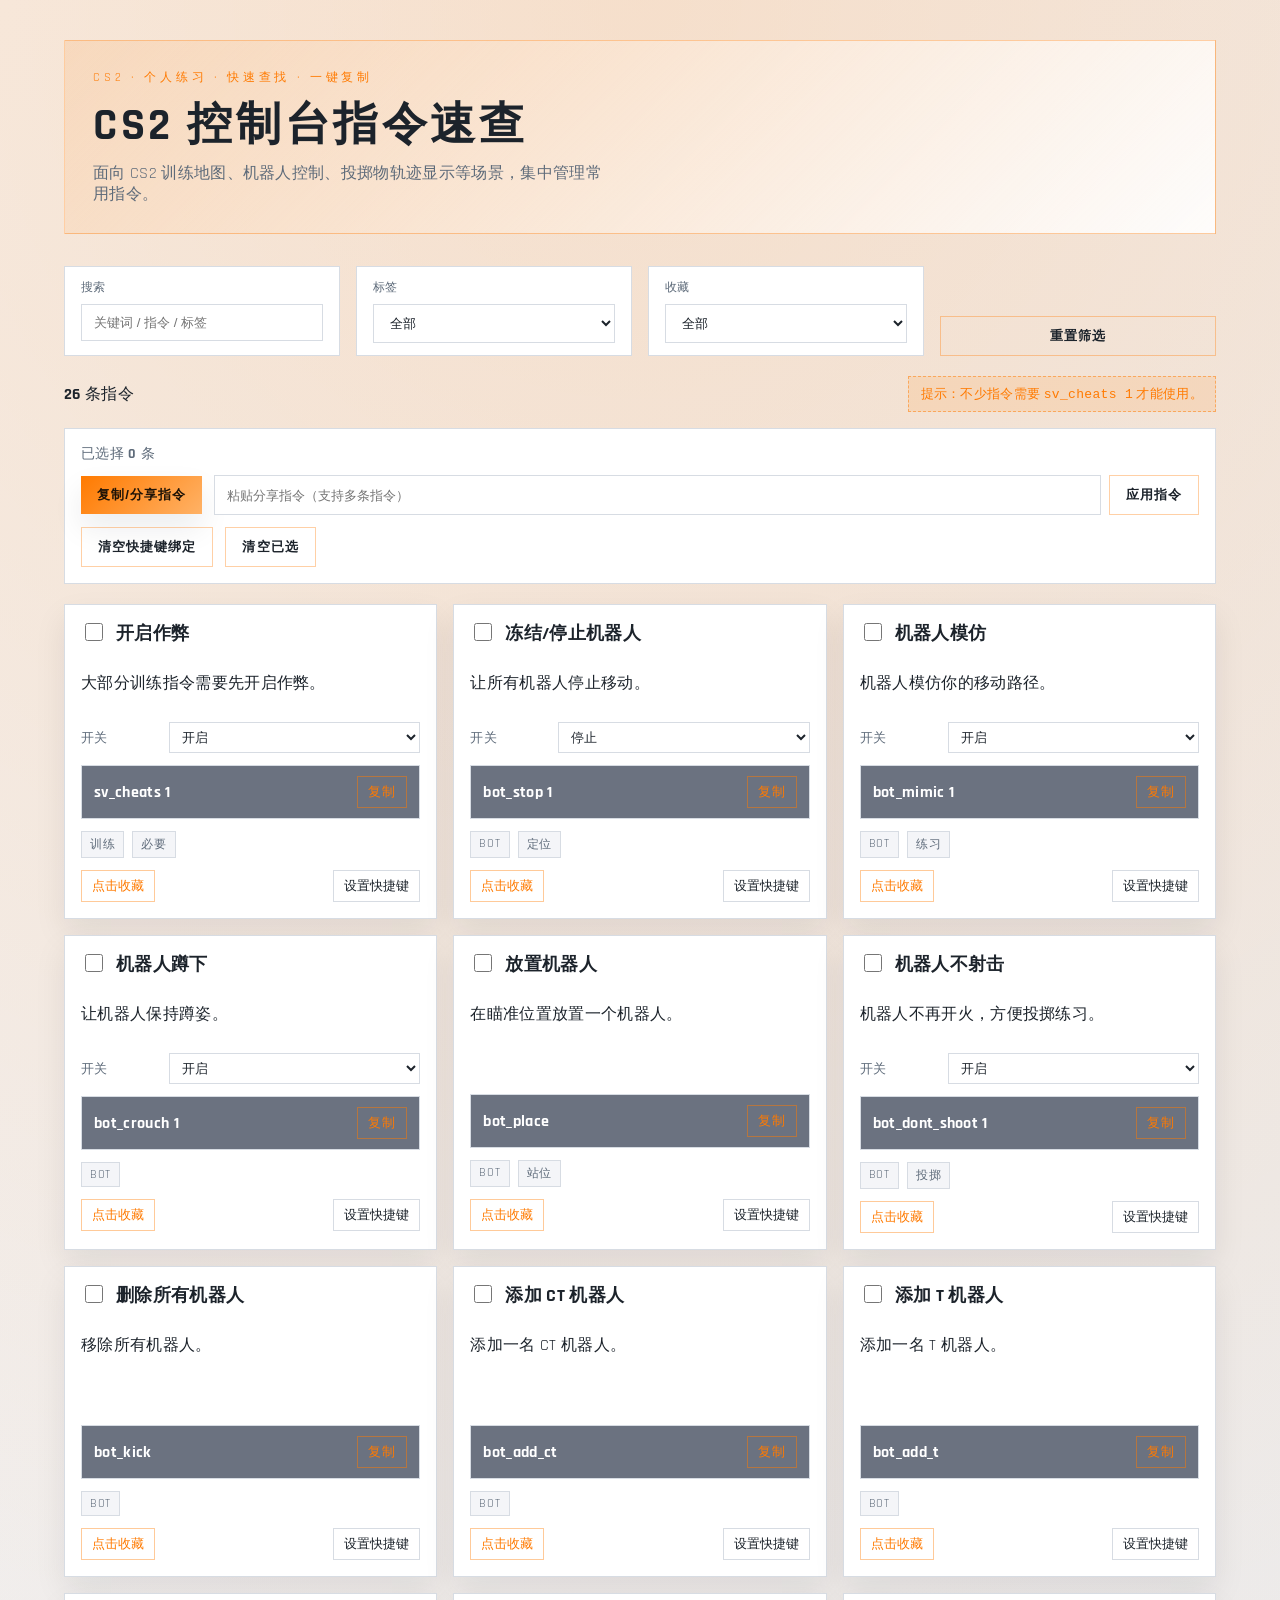
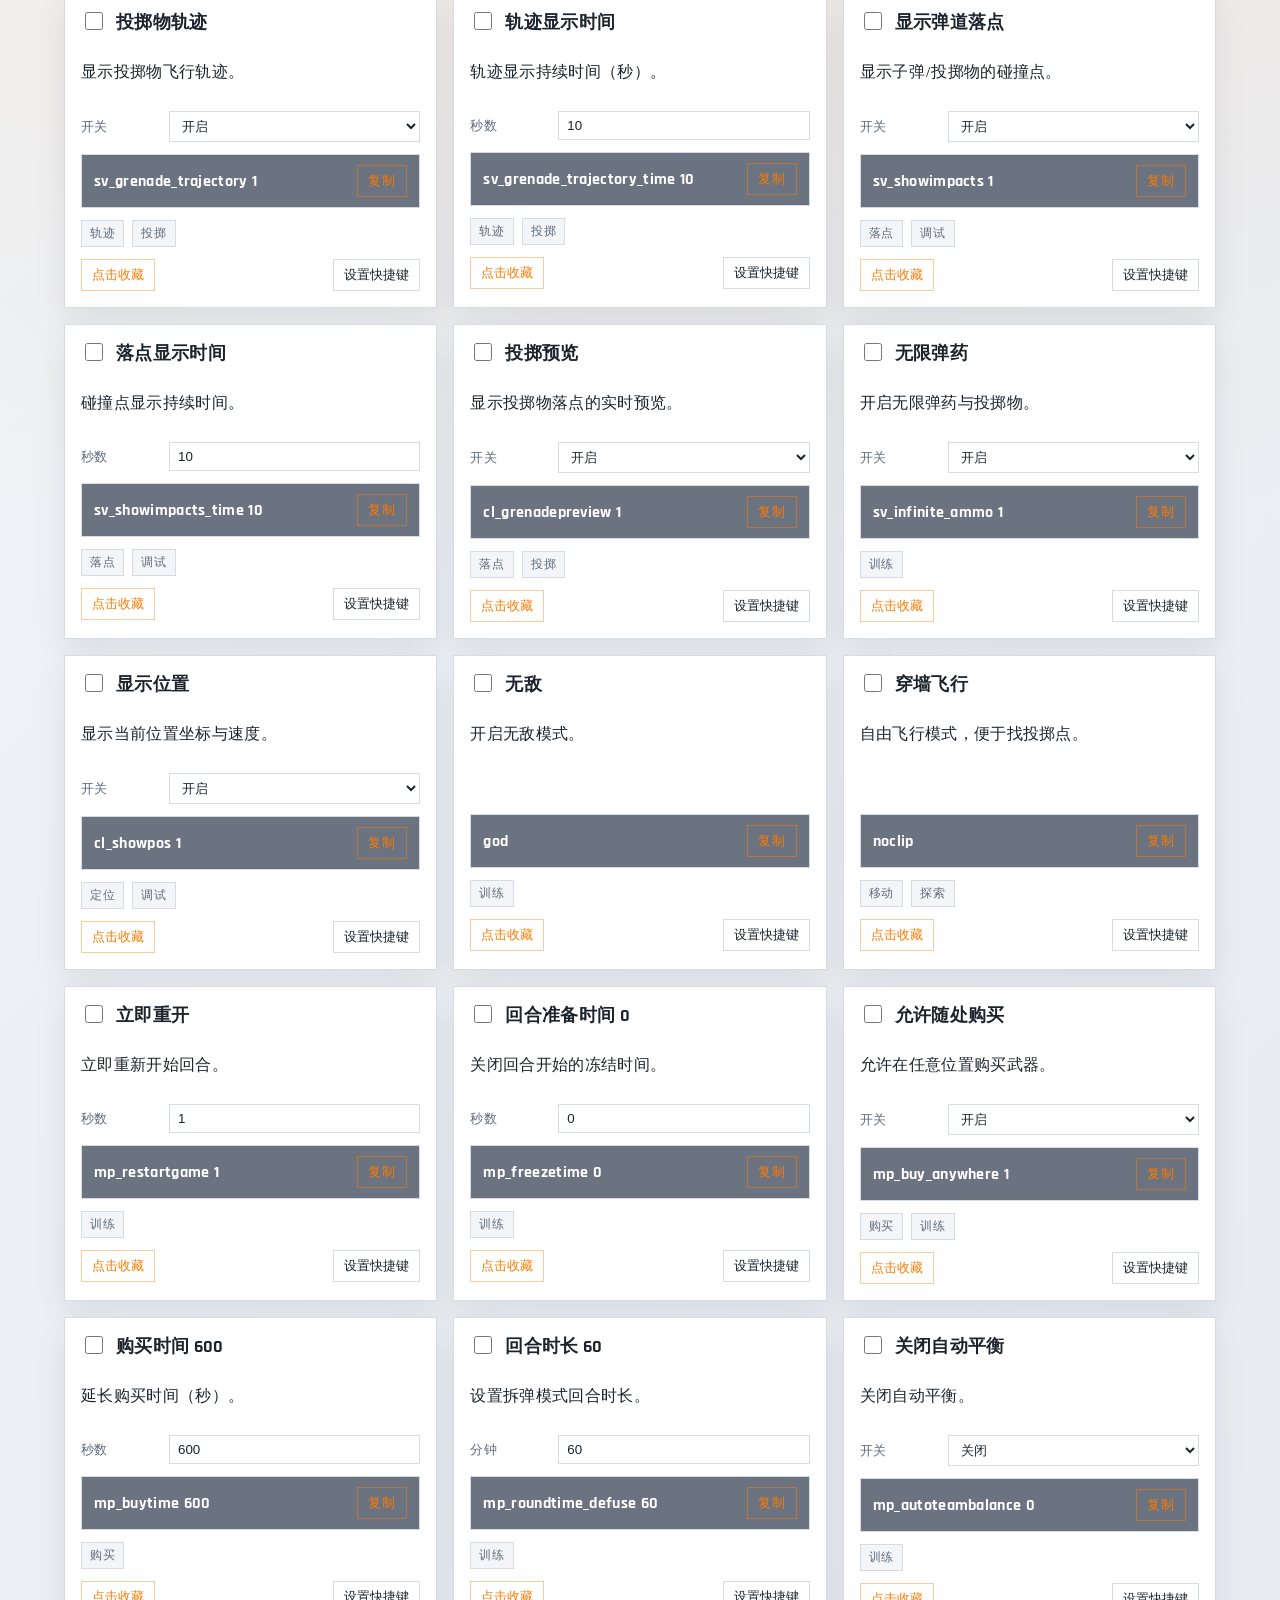
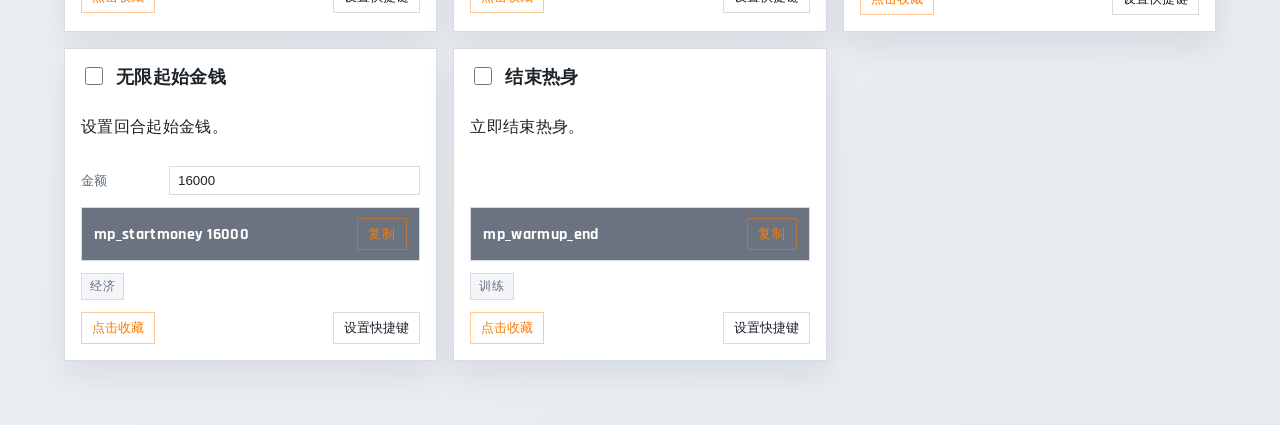
==== index.html @ 1b7c792f "first commit" ====
<!DOCTYPE html>
<html lang="zh-CN">
  <head>
    <meta charset="UTF-8" />
    <meta name="viewport" content="width=device-width, initial-scale=1.0" />
  <title>CS2 控制台指令速查</title>
    <link rel="stylesheet" href="styles.css" />
  </head>
  <body>
    <div class="app">
      <header class="hero">
        <div>
          <p class="eyebrow">CS2 · 个人练习 · 快速查找 · 一键复制</p>
          <h1>CS2 控制台指令速查</h1>
          <p class="subtitle">
            面向 CS2 训练地图、机器人控制、投掷物轨迹显示等场景，集中管理常用指令。
          </p>
        </div>

      </header>

      <section class="controls">
        <label class="control">
          <span>搜索</span>
          <input id="searchInput" type="text" placeholder="关键词 / 指令 / 标签" />
        </label>
        <label class="control">
          <span>标签</span>
          <select id="tagSelect"></select>
        </label>
        <label class="control">
          <span>收藏</span>
          <select id="favoriteSelect">
            <option value="all">全部</option>
            <option value="favorites">仅收藏</option>
          </select>
        </label>
        <button class="btn ghost" id="resetBtn">重置筛选</button>
      </section>

      <section class="summary">
        <div>
          <strong id="countLabel">0</strong> 条指令
        </div>
        <div class="tips">
          <span>提示：不少指令需要 <code>sv_cheats 1</code> 才能使用。</span>
        </div>
      </section>

      <section class="selection">
        <div class="selection-info">
          已选择 <strong id="selectedCount">0</strong> 条
        </div>
        <div class="selection-actions">
          <div class="selection-row">
            <button class="btn" id="shareCodeBtn">复制/分享指令</button>
            <div class="share-input">
              <input id="shareCodeInput" type="text" placeholder="粘贴分享指令（支持多条指令）" />
              <button class="btn ghost" id="applyShareCodeBtn">应用指令</button>
            </div>
          </div>
          <div class="selection-row">
            <button class="btn ghost" id="clearHotkeysBtn">清空快捷键绑定</button>
            <button class="btn ghost" id="clearSelectedBtn">清空已选</button>
          </div>
        </div>
      </section>

      <main id="cards" class="cards"></main>
    </div>

    <div id="toast" class="toast" aria-live="polite"></div>

    <script src="app.js"></script>
  </body>
</html>
---- styles.css ----
@import url("https://fonts.googleapis.com/css2?family=Rajdhani:wght@400;600;700&display=swap");

:root {
  color-scheme: light;
  --bg: #f4f6f8;
  --panel: #ffffff;
  --panel-2: #f0f2f5;
  --text: #1c232b;
  --muted: #5e6b7a;
  --accent: #ff7a00;
  --accent-2: #ffb266;
  --border: #d7dce3;
  --shadow: 0 14px 30px rgba(15, 23, 42, 0.08);
  font-family: "Rajdhani", "Segoe UI", sans-serif;
}

* {
  box-sizing: border-box;
}

body {
  margin: 0;
  background:
    radial-gradient(circle at top, rgba(255, 122, 0, 0.18), transparent 60%),
    linear-gradient(135deg, #f6f7f9 0%, #edf0f4 50%, #e7ebf0 100%);
  color: var(--text);
  letter-spacing: 0.02em;
}

.app {
  max-width: 1200px;
  margin: 0 auto;
  padding: 40px 24px 64px;
}

.hero {
  display: flex;
  flex-wrap: wrap;
  gap: 28px;
  justify-content: space-between;
  align-items: center;
  margin-bottom: 32px;
  padding: 28px;
  border-radius: 0;
  background: linear-gradient(135deg, rgba(255, 122, 0, 0.12), rgba(255, 255, 255, 0.9));
  border: 1px solid rgba(255, 122, 0, 0.35);
}

.eyebrow {
  text-transform: uppercase;
  letter-spacing: 0.32em;
  font-size: 12px;
  color: var(--accent);
  margin: 0 0 8px;
}

h1 {
  font-size: clamp(2.4rem, 3.5vw, 3.4rem);
  margin: 0 0 8px;
  text-transform: uppercase;
  letter-spacing: 0.08em;
}

.subtitle {
  margin: 0;
  color: var(--muted);
  max-width: 520px;
}

.quick-actions {
  display: flex;
  gap: 12px;
}

.btn {
  background: linear-gradient(135deg, var(--accent), var(--accent-2));
  border: none;
  color: #1f1307;
  padding: 10px 16px;
  border-radius: 0;
  font-weight: 700;
  text-transform: uppercase;
  letter-spacing: 0.08em;
  cursor: pointer;
  box-shadow: var(--shadow);
  transition: transform 0.2s ease, box-shadow 0.2s ease;
}

.btn:hover {
  transform: translateY(-1px);
  box-shadow: 0 14px 28px rgba(0, 0, 0, 0.4);
}

.btn.ghost {
  background: transparent;
  color: var(--text);
  border: 1px solid rgba(255, 122, 0, 0.35);
  box-shadow: none;
}

.controls {
  display: grid;
  grid-template-columns: repeat(auto-fit, minmax(220px, 1fr));
  gap: 16px;
  margin-bottom: 20px;
}

.controls > .btn {
  align-self: end;
  height: fit-content;
}

.control {
  display: flex;
  flex-direction: column;
  gap: 8px;
  background: var(--panel);
  padding: 12px 16px;
  border-radius: 0;
  border: 1px solid var(--border);
}

.control span {
  font-size: 12px;
  color: var(--muted);
}

input,
select {
  background: #ffffff;
  color: var(--text);
  border: 1px solid var(--border);
  padding: 10px 12px;
  border-radius: 0;
  outline: none;
}

.summary {
  display: flex;
  flex-wrap: wrap;
  gap: 12px;
  justify-content: space-between;
  align-items: center;
  margin-bottom: 16px;
}

.selection {
  display: flex;
  flex-direction: column;
  gap: 12px;
  background: var(--panel);
  border: 1px solid var(--border);
  padding: 16px;
  border-radius: 0;
  margin-bottom: 20px;
}

.selection-info {
  font-size: 14px;
  color: var(--muted);
}

.selection-actions {
  display: flex;
  flex-direction: column;
  gap: 12px;
}

.selection-row {
  display: flex;
  flex-wrap: wrap;
  gap: 12px;
  align-items: center;
}

.share-input {
  display: flex;
  gap: 8px;
  flex: 1 1 320px;
}

.share-input input {
  flex: 1;
}

.tips {
  background: rgba(255, 122, 0, 0.12);
  border: 1px dashed rgba(255, 122, 0, 0.5);
  padding: 8px 12px;
  border-radius: 0;
  color: var(--accent);
  font-size: 13px;
}

.cards {
  display: grid;
  grid-template-columns: repeat(auto-fit, minmax(280px, 1fr));
  gap: 16px;
}

.card {
  background: var(--panel);
  border: 1px solid var(--border);
  padding: 16px;
  border-radius: 0;
  display: flex;
  flex-direction: column;
  gap: 12px;
  box-shadow: var(--shadow);
}

.card-header {
  display: flex;
  justify-content: space-between;
  align-items: flex-start;
  gap: 12px;
}

.card-header-left {
  display: flex;
  align-items: flex-start;
  gap: 10px;
  cursor: pointer;
}

.select-checkbox {
  width: 18px;
  height: 18px;
  margin-top: 2px;
  accent-color: var(--accent);
}

.card h3 {
  margin: 0;
  font-size: 1.1rem;
}

.category {
  font-size: 12px;
  color: var(--muted);
  border: 1px solid rgba(255, 122, 0, 0.4);
  padding: 4px 8px;
  border-radius: 0;
  text-transform: uppercase;
  letter-spacing: 0.08em;
}

.command {
  font-family: inherit;
  background: #6b7280;
  border: 1px solid var(--border);
  padding: 10px 12px;
  border-radius: 0;
  display: flex;
  justify-content: space-between;
  align-items: center;
  gap: 8px;
}

.params {
  display: grid;
  gap: 10px;
}

.param-field {
  display: grid;
  grid-template-columns: 80px 1fr;
  gap: 8px;
  align-items: center;
  font-size: 13px;
  color: var(--muted);
}

.param-field input,
.param-field select {
  background: #ffffff;
  color: var(--text);
  border: 1px solid var(--border);
  padding: 6px 8px;
  border-radius: 0;
  outline: none;
  width: 100%;
}

.command code {
  word-break: break-word;
  font-family: inherit;
  color: #ffffff;
  font-weight: 700;
}

.command button {
  background: transparent;
  border: 1px solid rgba(255, 122, 0, 0.5);
  color: var(--accent);
  padding: 6px 10px;
  border-radius: 0;
  cursor: pointer;
  text-transform: uppercase;
  letter-spacing: 0.08em;
}

.tags {
  display: flex;
  flex-wrap: wrap;
  gap: 8px;
}

.tag {
  font-size: 12px;
  background: #f4f5f8;
  border: 1px solid var(--border);
  padding: 4px 8px;
  border-radius: 0;
  color: var(--muted);
  cursor: pointer;
  text-transform: uppercase;
  letter-spacing: 0.06em;
}

.params-placeholder {
  visibility: hidden;
  pointer-events: none;
}

.card-footer {
  display: flex;
  justify-content: space-between;
  align-items: center;
  gap: 12px;
  font-size: 13px;
  color: var(--muted);
}

.favorite {
  background: transparent;
  border: 1px solid rgba(255, 122, 0, 0.4);
  color: var(--accent);
  padding: 6px 10px;
  border-radius: 0;
  cursor: pointer;
}

.hotkey {
  background: transparent;
  border: 1px solid var(--border);
  color: var(--text);
  padding: 6px 10px;
  border-radius: 0;
  cursor: pointer;
}

.hotkey.active {
  border-color: var(--accent);
  color: var(--accent);
}

.favorite.active {
  border-color: var(--accent);
  color: var(--accent);
}

.toast {
  position: fixed;
  bottom: 24px;
  left: 50%;
  transform: translateX(-50%) translateY(12px);
  background: var(--panel-2);
  color: var(--text);
  padding: 12px 16px;
  border-radius: 0;
  border: 1px solid var(--border);
  box-shadow: var(--shadow);
  opacity: 0;
  transition: all 0.3s ease;
  pointer-events: none;
}

.toast.show {
  opacity: 1;
  transform: translateX(-50%) translateY(0);
}
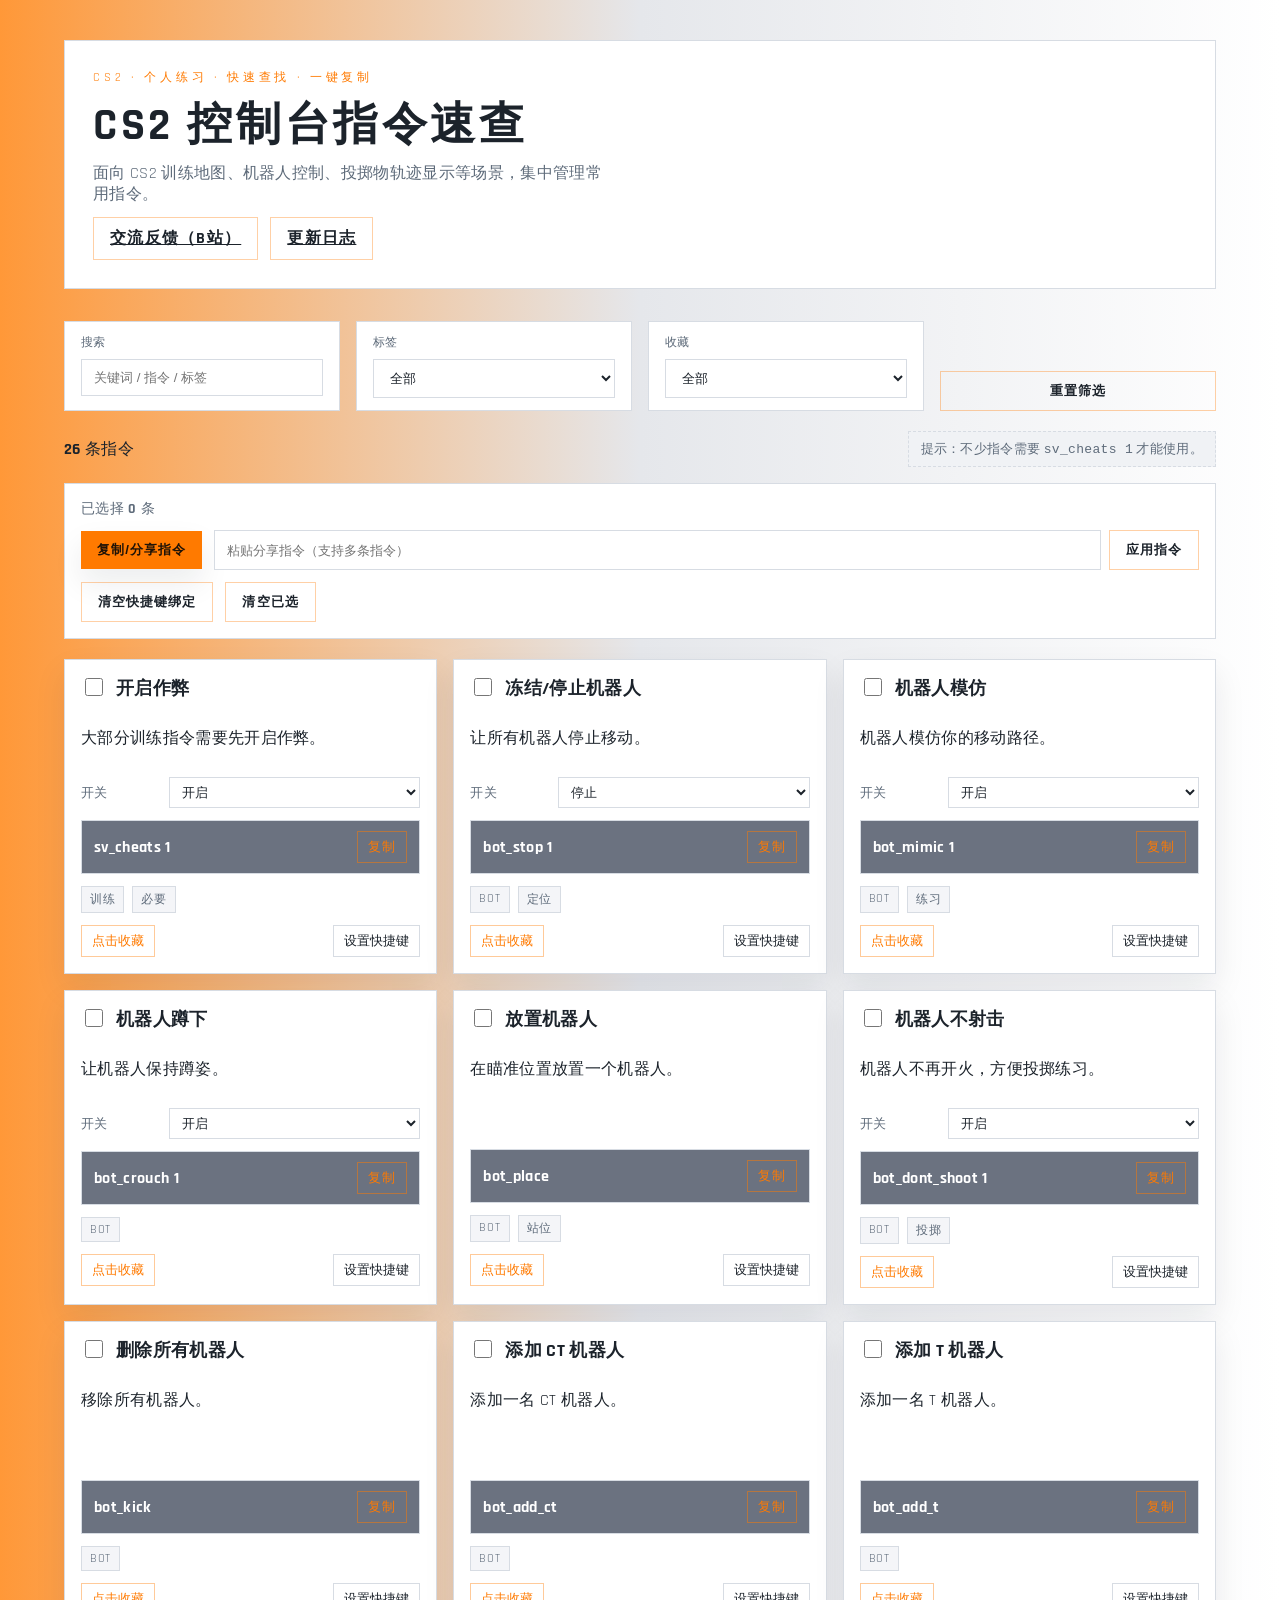
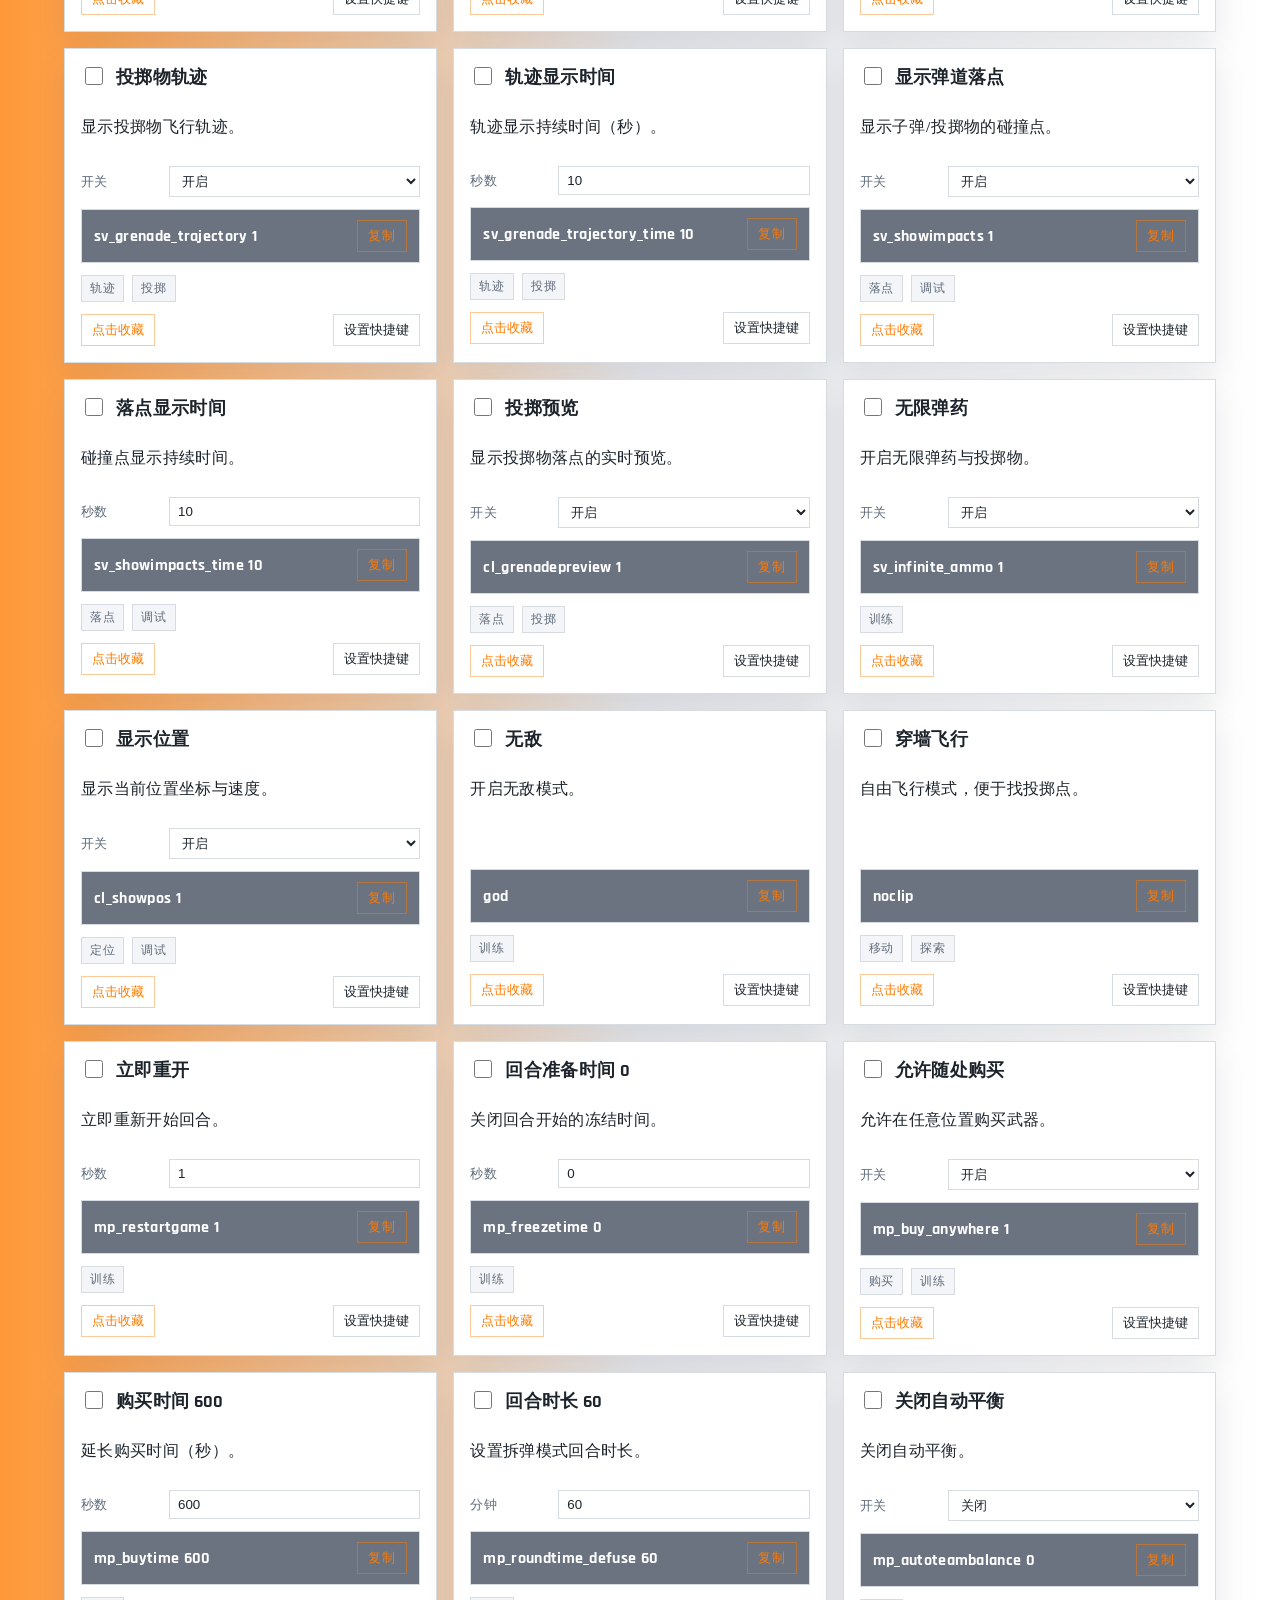
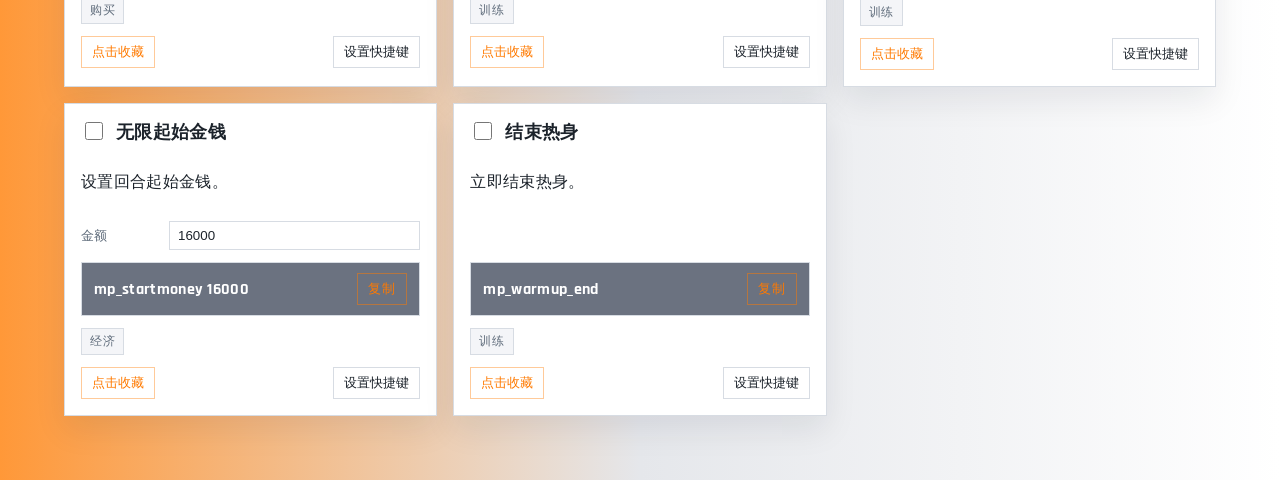
==== commit 51772775: "add log page" ====
--- a/index.html
+++ b/index.html
@@ -15,6 +15,17 @@
           <p class="subtitle">
             面向 CS2 训练地图、机器人控制、投掷物轨迹显示等场景，集中管理常用指令。
           </p>
+          <div class="feedback">
+            <a
+              class="btn ghost"
+              href="https://www.bilibili.com/video/BV1yZRaBNE1Q/?vd_source=82fa637f9242132c4126154be3de6ac5"
+              target="_blank"
+              rel="noreferrer"
+            >
+              交流反馈（B站）
+            </a>
+            <a class="btn ghost" href="changelog.html">更新日志</a>
+          </div>
         </div>
 
       </header>
--- a/styles.css
+++ b/styles.css
@@ -20,9 +20,12 @@
 
 body {
   margin: 0;
-  background:
-    radial-gradient(circle at top, rgba(255, 122, 0, 0.18), transparent 60%),
-    linear-gradient(135deg, #f6f7f9 0%, #edf0f4 50%, #e7ebf0 100%);
+  background: linear-gradient(
+    90deg,
+    #ff9838 0%,
+    #e5e7eb 50%,
+    #ffffff 100%
+  );
   color: var(--text);
   letter-spacing: 0.02em;
 }
@@ -42,8 +45,8 @@
   margin-bottom: 32px;
   padding: 28px;
   border-radius: 0;
-  background: linear-gradient(135deg, rgba(255, 122, 0, 0.12), rgba(255, 255, 255, 0.9));
-  border: 1px solid rgba(255, 122, 0, 0.35);
+  background: #ffffff;
+  border: 1px solid var(--border);
 }
 
 .eyebrow {
@@ -67,13 +70,37 @@
   max-width: 520px;
 }
 
+.feedback {
+  margin-top: 12px;
+  display: flex;
+  flex-wrap: wrap;
+  gap: 12px;
+}
+
+.log {
+  background: var(--panel);
+  border: 1px solid var(--border);
+  padding: 20px;
+  box-shadow: var(--shadow);
+}
+
+.log h2 {
+  margin-top: 0;
+}
+
+.log ul {
+  margin: 0;
+  padding-left: 18px;
+  color: var(--muted);
+}
+
 .quick-actions {
   display: flex;
   gap: 12px;
 }
 
 .btn {
-  background: linear-gradient(135deg, var(--accent), var(--accent-2));
+  background: var(--accent);
   border: none;
   color: #1f1307;
   padding: 10px 16px;
@@ -184,11 +211,11 @@
 }
 
 .tips {
-  background: rgba(255, 122, 0, 0.12);
-  border: 1px dashed rgba(255, 122, 0, 0.5);
+  background: #f0f2f5;
+  border: 1px dashed var(--border);
   padding: 8px 12px;
   border-radius: 0;
-  color: var(--accent);
+  color: var(--muted);
   font-size: 13px;
 }
 
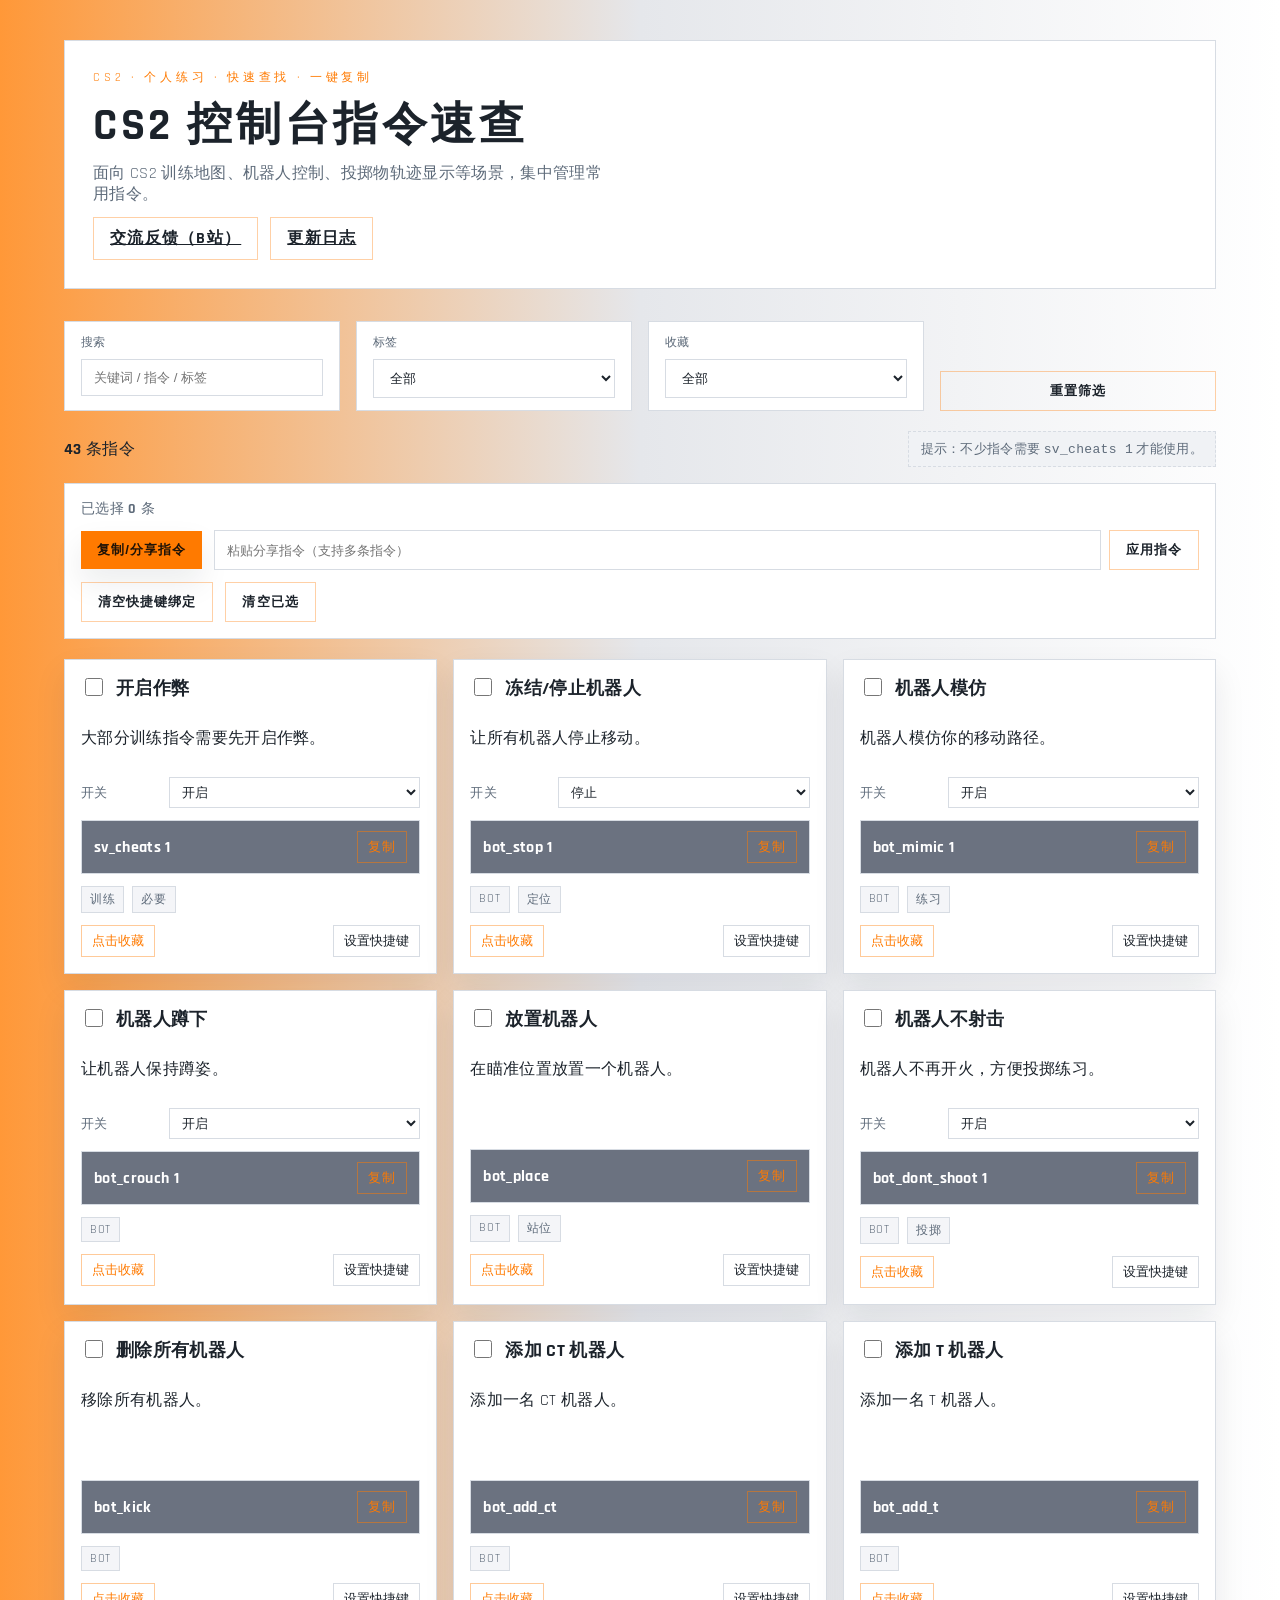
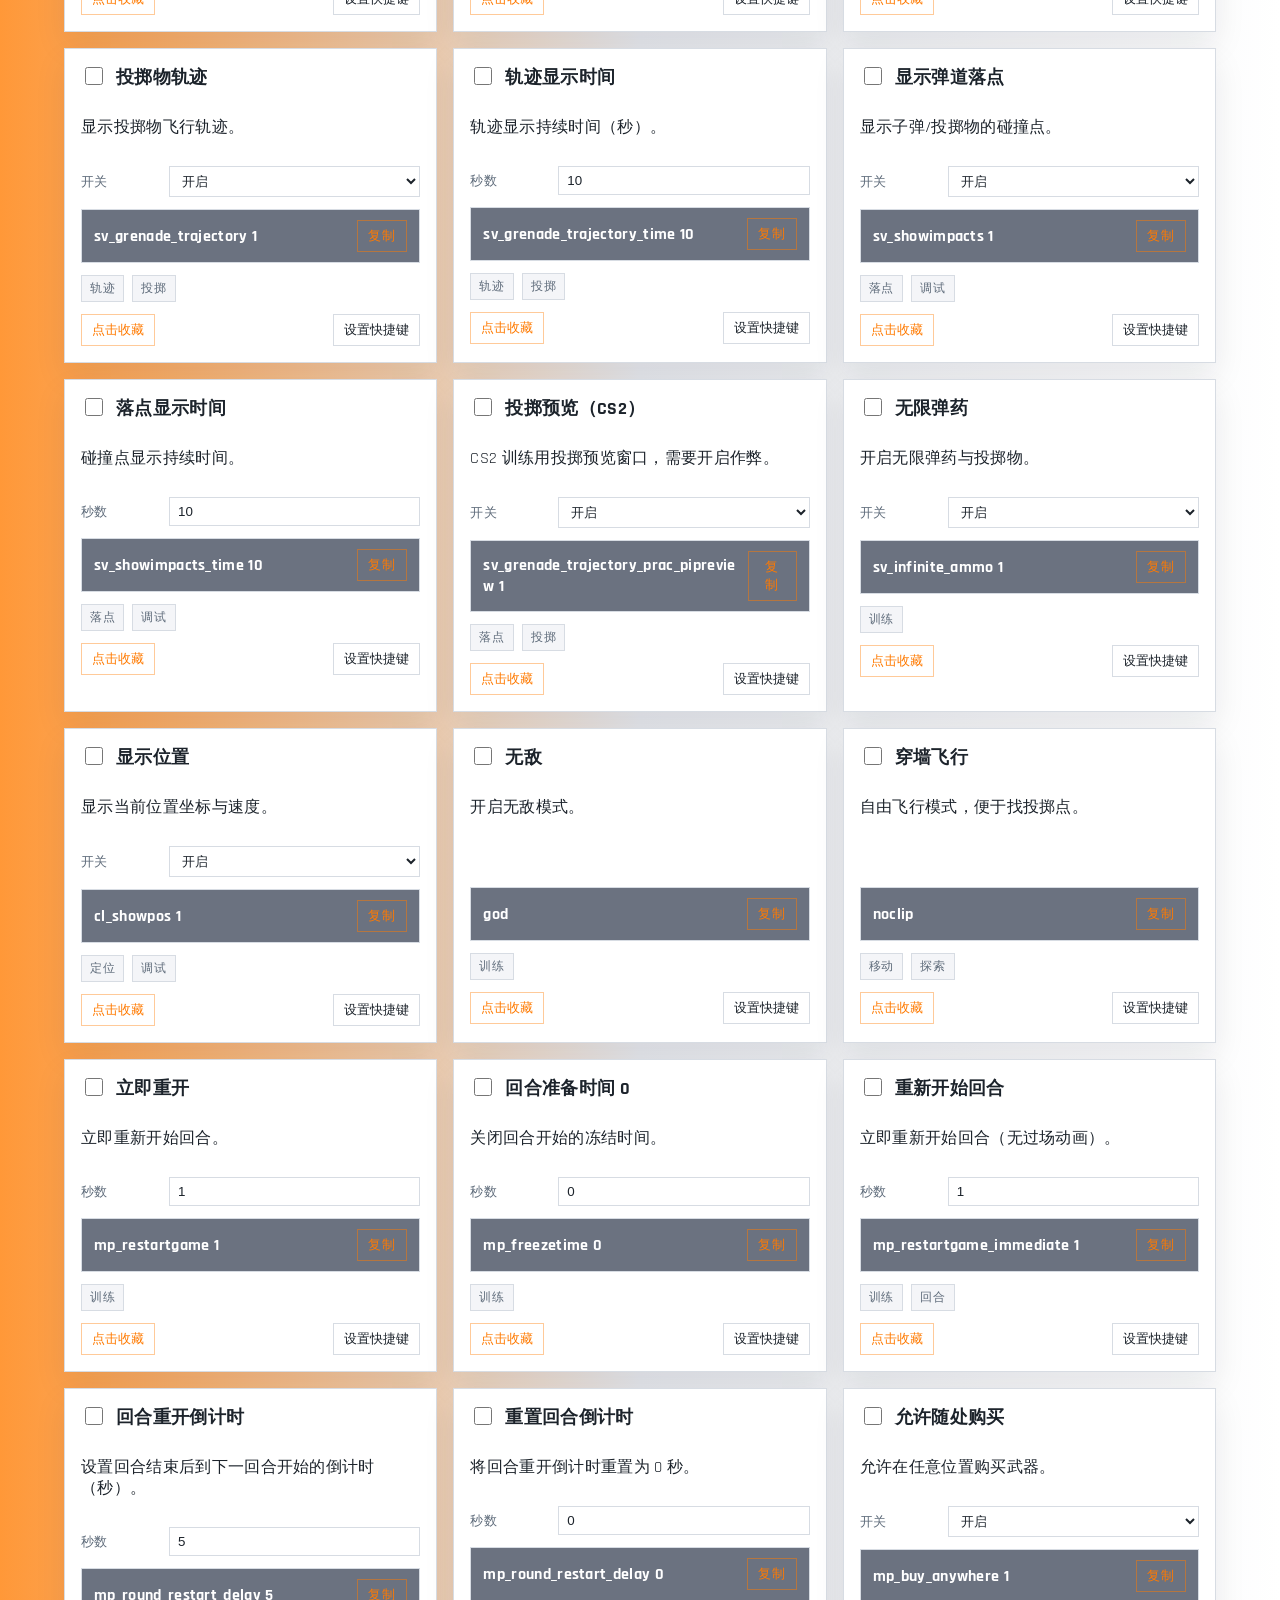
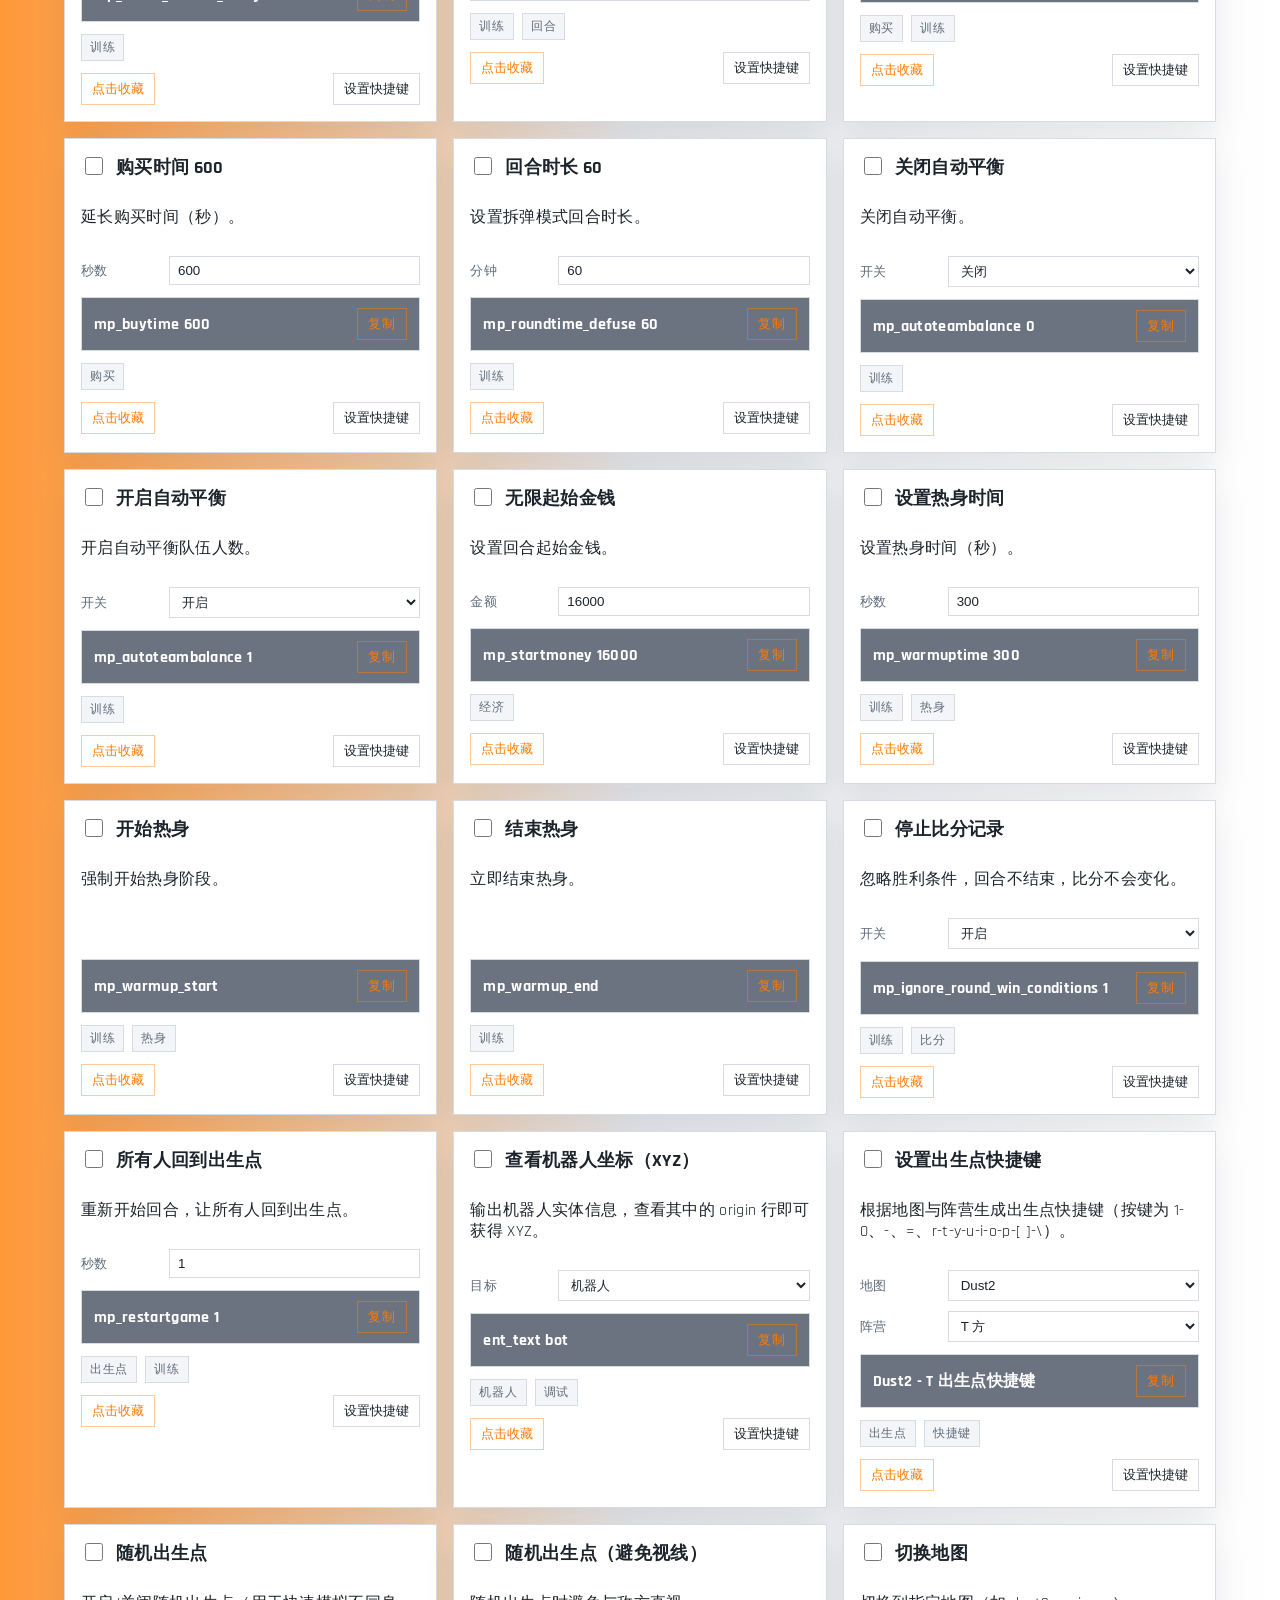
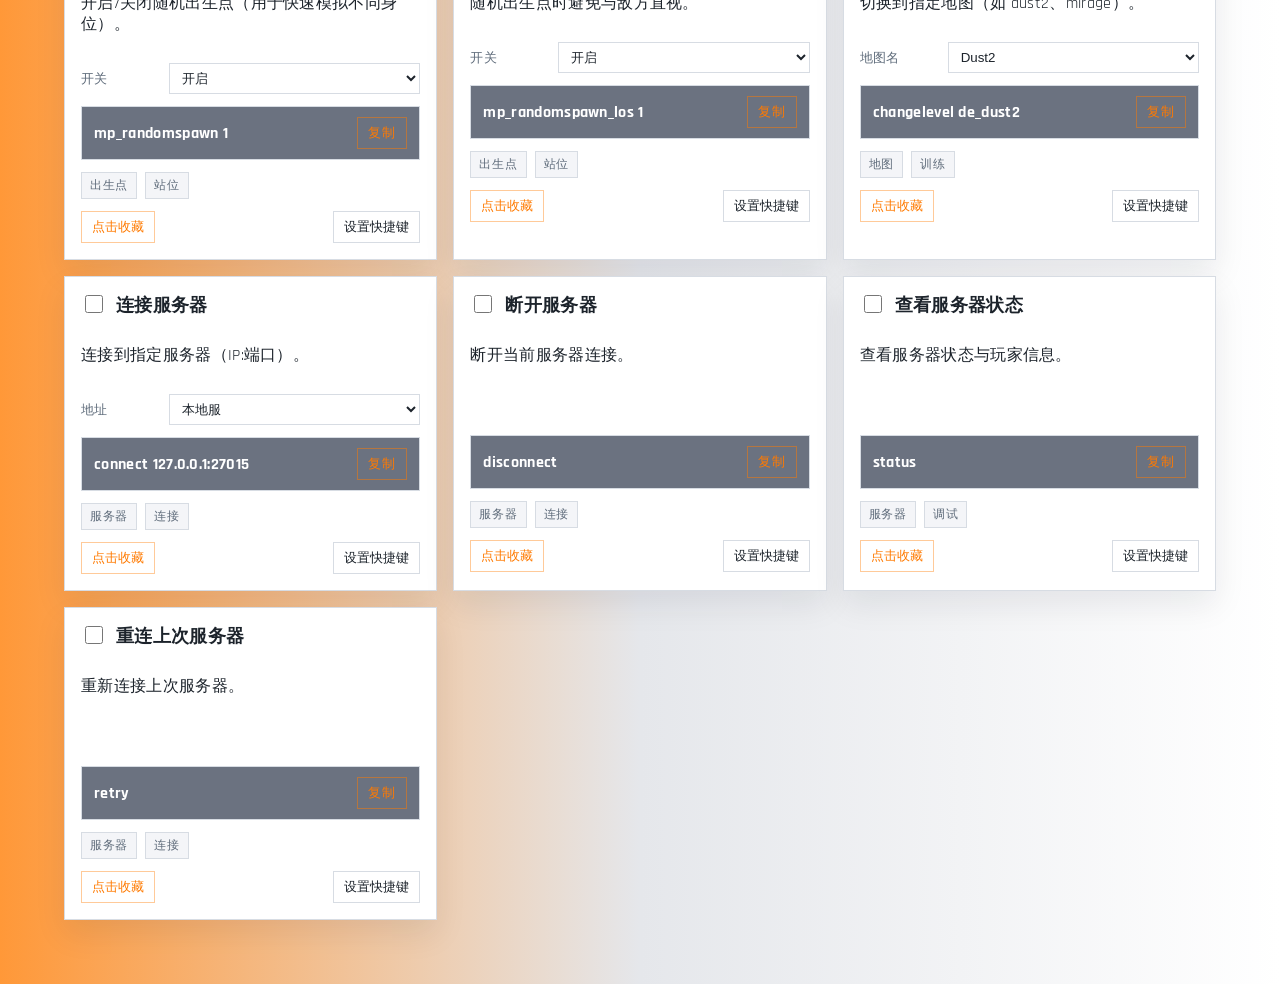
==== commit d8b71c0d: "一键到指定出生点功能" ====
--- a/index.html
+++ b/index.html
@@ -82,6 +82,7 @@
 
     <div id="toast" class="toast" aria-live="polite"></div>
 
+    <script src="commands.js"></script>
     <script src="app.js"></script>
   </body>
 </html>
